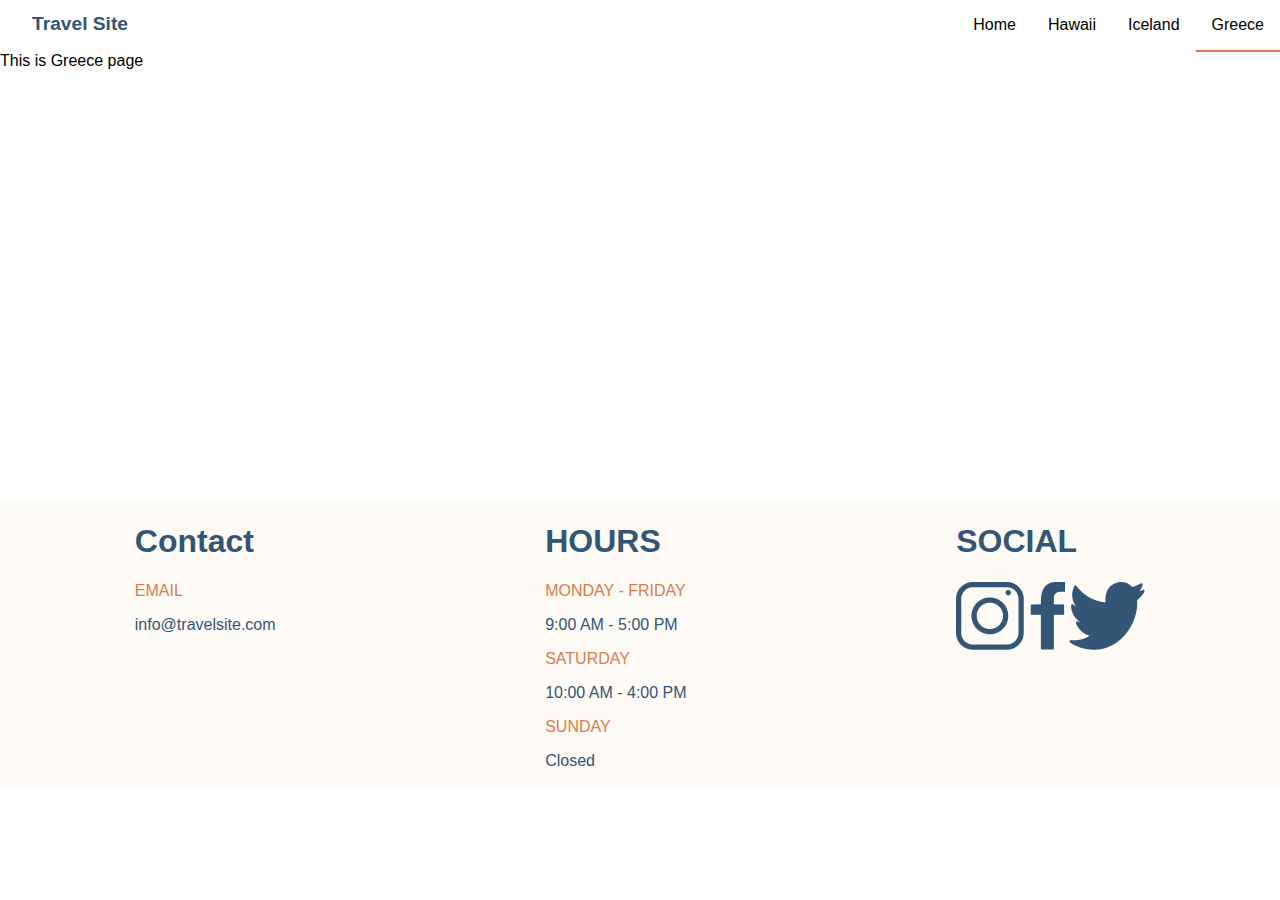
==== pages/greece.html @ b066c2f0 "add destination html pages, active link style and linking them to respective pages" ====
<!DOCTYPE html>
<html lang="en">

<head>
    <meta charset="UTF-8">
    <meta name="viewport" content="width=device-width, initial-scale=1.0">
    <title>Travel site</title>
    <link rel="stylesheet" href="../css/global.css">
</head>

<body>
    <header class="travel-header">
        <a class="travel-header__title" href="../index.html">Travel Site</a>
        <nav class="primary-nav">
            <ul class="primary-nav__list">
                <li class="primary-nav__item">
                    <a class="primary-nav__link" href="../index.html">Home</a>
                </li>
                <li class="primary-nav__item">
                    <a class="primary-nav__link" href="hawaii.html">Hawaii</a>
                </li>
                <li class="primary-nav__item">
                    <a class="primary-nav__link" href="iceland.html">Iceland</a>
                </li>
                <li class="primary-nav__item">
                    <a class="primary-nav__link primary-nav__link--greece-active" href="greece.html">Greece</a>
                </li>
            </ul>
        </nav>
    </header>
    <main>
        <section>
            This is Greece page
        </section>
    </main>
    <footer class="travel-footer">
        <section class="contact-section">
            <h1 class="contact-section__title">Contact</h1>
            <article class="email-details">
                <p class="email-details__title">
                    EMAIL
                </p>
                <p class="email-details__website">
                    info@travelsite.com
                </p>
            </article>
        </section>
        <section class="hours-section">
            <h1 class="hours-section__title">HOURS</h1>
            <article class="days-info">
                <p class="days-info__weekday">
                    MONDAY - FRIDAY
                </p>
                <p class="days-info_time">
                    9:00 AM - 5:00 PM
                </p>
            </article>
            <article class="weekend-sat">
                <p class="weekend-sat__info">
                    SATURDAY
                </p>
                <p class="weekend-sat__time">
                    10:00 AM - 4:00 PM
                </p>
            </article>
            <article class="weekend-sun">
                <p class="weekend-sun__info">
                    SUNDAY
                </p>
                <p class="weekend-sun__time">
                    Closed
                </p>
            </article>
        </section>
        <section class="social-section">
            <h1 class="social-section__title">SOCIAL</h1>
            <article class="social-media-icons">
                <img src="../assets/Icons/icon-instagram.png" alt="instagram-logo" />
                <img src="../assets/Icons/icon-facebook.png" alt="facebook-logo" />
                <img src="../assets/Icons/icon-twitter.png" alt="twitter-logo" />
            </article>
        </section>
    </footer>
</body>

</html>
---- css/global.css ----
body {
  font-family: Verdana, Geneva, Tahoma, sans-serif;
  margin: 0;
}
.travel-header {
  display: flex;
  background-color: #FFF;
  justify-content: space-between;
  align-items: baseline;
}
.travel-header__title {
  color: #335576;
  text-decoration: none;
  font-weight: bold;
  font-size: 1.20rem;
  padding: 0rem 2rem;
}

.primary-nav {
}

.primary-nav__list {
  display: flex;
  margin: 0;
  padding: 0;
}

.primary-nav__item {
  justify-content: space-around;
  align-items: space-around;
  list-style: none;
}

.primary-nav__link {
  text-decoration: none;
  padding: 1rem;
  color: black;
  display: inline-block;
}

.primary-nav__link--home-active{
border-bottom: 2px solid #DB7A4E;
}

.primary-nav__link--hawaii-active{
border-bottom: 2px solid #DB7A4E;
}

.primary-nav__link--iceland-active{
    border-bottom: 2px solid #DB7A4E;
}

.primary-nav__link--greece-active{
    border-bottom: 2px solid #DB7A4E;
}

main section{
    height: 50vh;
}

.travel-footer{
    display: flex;
    background: #FEFAF5;
    justify-content: space-around;
}

.contact-section{}
.contact-section__title{
    color: #335576;
}
.email-details{}
.email-details__title{
    color: #DB7A4E;
}
.email-details__website{
    color: #335576;
}

.hours-section{}
.hours-section__title{
    color: #335576;
}
.days-info{}
.days-info__weekday{
    color: #DB7A4E;
}
.days-info_time{
    color: #335576;
}
.weekend-sat{}

.weekend-sat__info{
    color: #DB7A4E;
}
.weekend-sat__time{
    color: #335576;
}
.weekend-sun{}
.weekend-sun__info{
    color: #DB7A4E;
}
.weekend-sun__time{
    color: #335576;
}

.social-section{
    
}
.social-section__title{
    color: #335576;
}
.social-media-icons{}
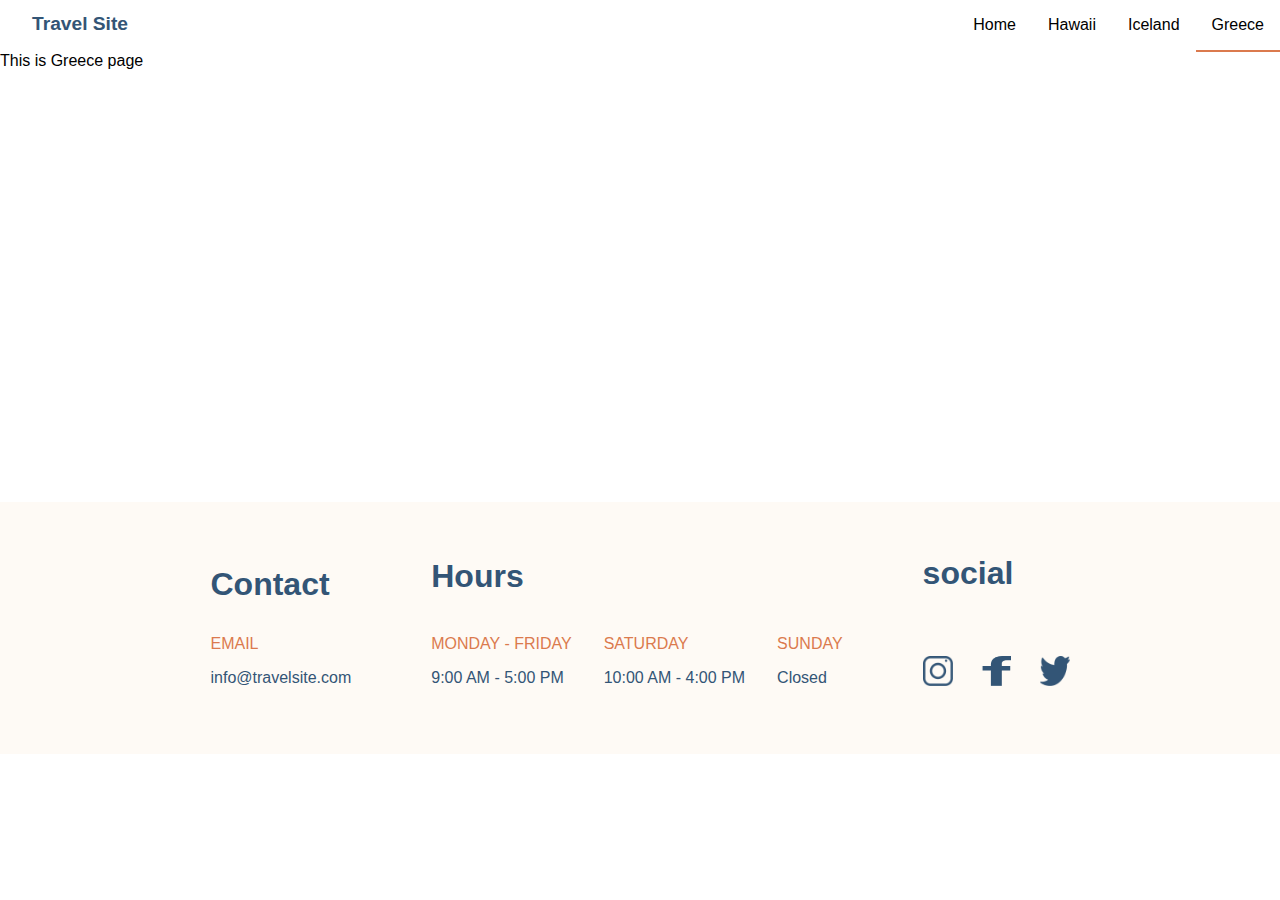
==== commit fef86e6d: "add destination page content and style, some updates to home page" ====
--- a/pages/greece.html
+++ b/pages/greece.html
@@ -46,34 +46,36 @@
             </article>
         </section>
         <section class="hours-section">
-            <h1 class="hours-section__title">HOURS</h1>
-            <article class="days-info">
-                <p class="days-info__weekday">
-                    MONDAY - FRIDAY
-                </p>
-                <p class="days-info_time">
-                    9:00 AM - 5:00 PM
-                </p>
-            </article>
-            <article class="weekend-sat">
-                <p class="weekend-sat__info">
-                    SATURDAY
-                </p>
-                <p class="weekend-sat__time">
-                    10:00 AM - 4:00 PM
-                </p>
-            </article>
-            <article class="weekend-sun">
-                <p class="weekend-sun__info">
-                    SUNDAY
-                </p>
-                <p class="weekend-sun__time">
-                    Closed
-                </p>
-            </article>
+            <h1 class="hours-section__title">Hours</h1>
+            <div class="hours-section__flex-container">
+                <article class="hours-section__days-info">
+                    <p class="hours-section__day">
+                        MONDAY - FRIDAY
+                    </p>
+                    <p class="hours-section__time">
+                        9:00 AM - 5:00 PM
+                    </p>
+                </article>
+                <article class="hours-section__days-info hours-section__days-info--weekend">
+                    <p class="hours-section__day">
+                        SATURDAY
+                    </p>
+                    <p class="hours-section__time">
+                        10:00 AM - 4:00 PM
+                    </p>
+                </article>
+                <article class="hours-section__days-info">
+                    <p class="hours-section__day">
+                        SUNDAY
+                    </p>
+                    <p class="hours-section__time">
+                        Closed
+                    </p>
+                </article>
+            </div>
         </section>
         <section class="social-section">
-            <h1 class="social-section__title">SOCIAL</h1>
+            <h1 class="social-section__title">social</h1>
             <article class="social-media-icons">
                 <img src="../assets/Icons/icon-instagram.png" alt="instagram-logo" />
                 <img src="../assets/Icons/icon-facebook.png" alt="facebook-logo" />
--- a/css/global.css
+++ b/css/global.css
@@ -1,10 +1,14 @@
+* {
+  box-sizing: border-box;
+}
+
 body {
   font-family: Verdana, Geneva, Tahoma, sans-serif;
   margin: 0;
 }
 .travel-header {
   display: flex;
-  background-color: #FFF;
+  background-color: #fff;
   justify-content: space-between;
   align-items: baseline;
 }
@@ -12,7 +16,7 @@
   color: #335576;
   text-decoration: none;
   font-weight: bold;
-  font-size: 1.20rem;
+  font-size: 1.2rem;
   padding: 0rem 2rem;
 }
 
@@ -38,75 +42,86 @@
   display: inline-block;
 }
 
-.primary-nav__link--home-active{
-border-bottom: 2px solid #DB7A4E;
+.primary-nav__link--home-active {
+  border-bottom: 2px solid #db7a4e;
 }
 
-.primary-nav__link--hawaii-active{
-border-bottom: 2px solid #DB7A4E;
+.primary-nav__link--hawaii-active {
+  border-bottom: 2px solid #db7a4e;
 }
 
-.primary-nav__link--iceland-active{
-    border-bottom: 2px solid #DB7A4E;
+.primary-nav__link--iceland-active {
+  border-bottom: 2px solid #db7a4e;
 }
 
-.primary-nav__link--greece-active{
-    border-bottom: 2px solid #DB7A4E;
+.primary-nav__link--greece-active {
+  border-bottom: 2px solid #db7a4e;
 }
 
-main section{
-    height: 50vh;
+main section {
+  height: 50vh;
 }
 
-.travel-footer{
-    display: flex;
-    background: #FEFAF5;
-    justify-content: space-around;
+.travel-footer {
+  display: flex;
+  background: #fefaf5;
+  justify-content: center;
 }
 
-.contact-section{}
-.contact-section__title{
-    color: #335576;
+.contact-section {
+  margin: 2rem;
 }
-.email-details{}
-.email-details__title{
-    color: #DB7A4E;
+.contact-section__title {
+  margin: 2rem 0;
+  color: #335576;
 }
-.email-details__website{
-    color: #335576;
+.email-details {
+}
+.email-details__title {
+  color: #db7a4e;
+}
+.email-details__website {
+  color: #335576;
 }
 
-.hours-section{}
-.hours-section__title{
-    color: #335576;
+.hours-section {
+  margin: 2rem 3rem;
 }
-.days-info{}
-.days-info__weekday{
-    color: #DB7A4E;
-}
-.days-info_time{
-    color: #335576;
-}
-.weekend-sat{}
-
-.weekend-sat__info{
-    color: #DB7A4E;
-}
-.weekend-sat__time{
-    color: #335576;
-}
-.weekend-sun{}
-.weekend-sun__info{
-    color: #DB7A4E;
-}
-.weekend-sun__time{
-    color: #335576;
+.hours-section__title {
+  margin: 1.5rem 0;
+  color: #335576;
 }
 
-.social-section{
-    
+.hours-section__flex-container {
+  display: flex;
 }
-.social-section__title{
-    color: #335576;
+.hours-section__days-info {
 }
-.social-media-icons{}
+.hours-section__day {
+  color: #db7a4e;
+}
+.hours-section__time {
+  color: #335576;
+}
+.hours-section__days-info--weekend {
+  margin: 0rem 2rem;
+}
+
+.social-section {
+  margin: 2rem;
+}
+.social-section__title {
+  color: #335576;
+}
+
+.social-media-icons {
+  margin: 4rem 0 2rem 0;
+}
+.social-media-icons img {
+  width: 30px;
+  height: 30px;
+}
+
+.social-media-icons img:nth-child(2) {
+  margin: 0rem 1.5rem;
+}
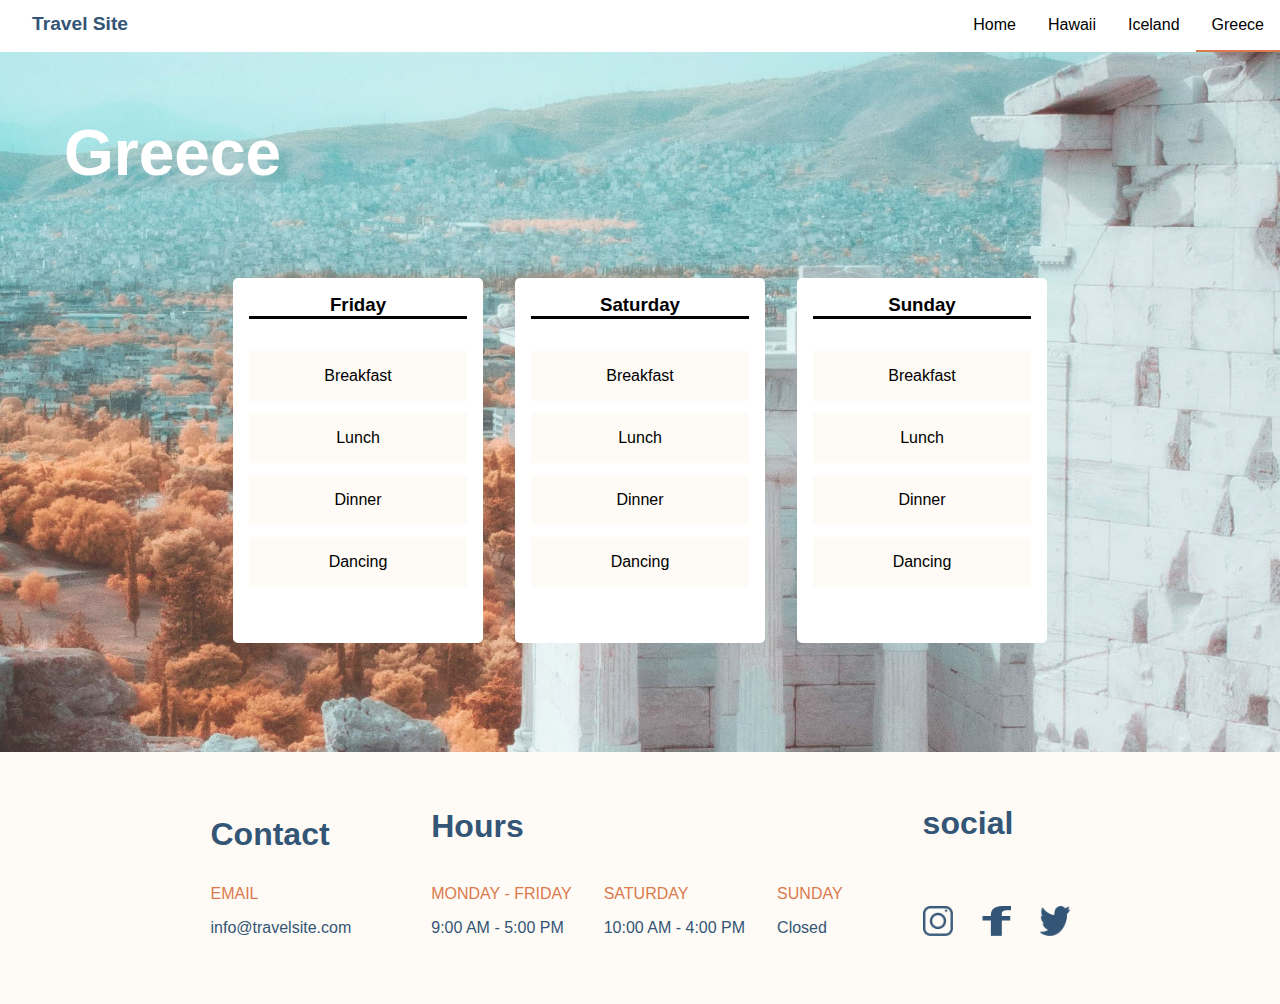
==== commit 1aa3a753: "add destination pages html and style background image, link them to the destination.css" ====
--- a/pages/greece.html
+++ b/pages/greece.html
@@ -6,6 +6,7 @@
     <meta name="viewport" content="width=device-width, initial-scale=1.0">
     <title>Travel site</title>
     <link rel="stylesheet" href="../css/global.css">
+    <link rel="stylesheet" href="../css/destination.css">
 </head>
 
 <body>
@@ -28,11 +29,62 @@
             </ul>
         </nav>
     </header>
-    <main>
-        <section>
-            This is Greece page
-        </section>
-    </main>
+    <section class="destination-section destination-section--greece">
+        <h1 class="destination-section__title">Greece</h1>
+        <div class="destination-section__flex-container">
+            <article class="destination-section__card">
+                <h3 class="destination-section__card-subtitle">Friday</h3>
+                <ul class="destination-section__card-list">
+                    <li class="destination-section__card-item">
+                        Breakfast
+                    </li>
+                    <li class="destination-section__card-item">
+                        Lunch
+                    </li>
+                    <li class="destination-section__card-item">
+                        Dinner
+                    </li>
+                    <li class="destination-section__card-item">
+                        Dancing
+                    </li>
+                </ul>
+            </article>
+            <article class="destination-section__card">
+                <h3 class="destination-section__card-subtitle">Saturday</h3>
+                <ul class="destination-section__card-list">
+                    <li class="destination-section__card-item">
+                        Breakfast
+                    </li>
+                    <li class="destination-section__card-item">
+                        Lunch
+                    </li>
+                    <li class="destination-section__card-item">
+                        Dinner
+                    </li>
+                    <li class="destination-section__card-item">
+                        Dancing
+                    </li>
+                </ul>
+            </article>
+            <article class="destination-section__card">
+                <h3 class="destination-section__card-subtitle">Sunday</h3>
+                <ul class="destination-section__card-list">
+                    <li class="destination-section__card-item">
+                        Breakfast
+                    </li>
+                    <li class="destination-section__card-item">
+                        Lunch
+                    </li>
+                    <li class="destination-section__card-item">
+                        Dinner
+                    </li>
+                    <li class="destination-section__card-item">
+                        Dancing
+                    </li>
+                </ul>
+            </article>
+        </div>
+    </section>
     <footer class="travel-footer">
         <section class="contact-section">
             <h1 class="contact-section__title">Contact</h1>
--- a/css/destination.css
+++ b/css/destination.css
@@ -0,0 +1,52 @@
+.destination-section {
+  background-size: cover;
+  background-position: center;
+  height: 700px;
+}
+.destination-section--hawaii {
+  background-image: url("../assets/Images/hawaii.jpg");
+}
+.destination-section--iceland {
+  background-image: url("../assets/Images/iceland.jpg");
+}
+.destination-section--greece {
+  background-image: url("../assets/Images/greece.jpg");
+}
+.destination-section__title {
+  margin: 0;
+  font-size: 4rem;
+  color: white;
+  padding: 4rem;
+}
+
+.destination-section__flex-container {
+  display: flex;
+  justify-content: center;
+  padding-top: 1.5rem;
+}
+
+.destination-section__card {
+  width: 250px;
+  background: white;
+  height: 365px;
+  margin: 0 1rem;
+  border-radius: 5px;
+}
+.destination-section__card-subtitle {
+  text-align: center;
+  border-bottom: 3px solid black;
+  margin: 1rem;
+}
+.destination-section__card-list {
+  margin: 2rem 1rem;
+  text-align: center;
+  padding: 0;
+  display: flex;
+  flex-flow: column;
+  list-style: none;
+}
+.destination-section__card-item {
+  background: #fefaf5;
+  padding: 1rem 1.5rem;
+  margin-bottom: 12px;
+}
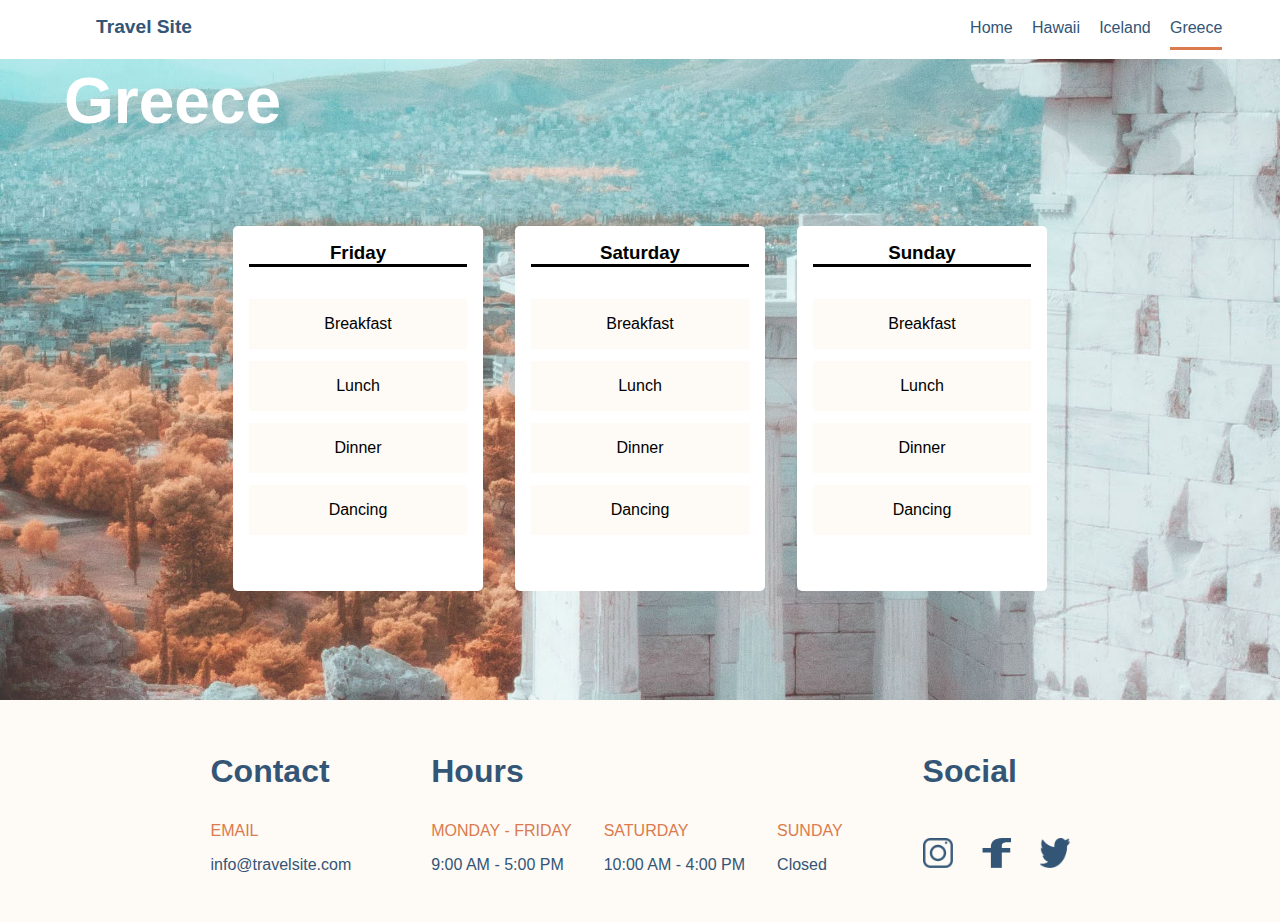
==== commit 1d8ea4eb: "update nav bar position to fixed, and update to common and destination styles" ====
--- a/pages/greece.html
+++ b/pages/greece.html
@@ -127,7 +127,7 @@
             </div>
         </section>
         <section class="social-section">
-            <h1 class="social-section__title">social</h1>
+            <h1 class="social-section__title">Social</h1>
             <article class="social-media-icons">
                 <img src="../assets/Icons/icon-instagram.png" alt="instagram-logo" />
                 <img src="../assets/Icons/icon-facebook.png" alt="facebook-logo" />
--- a/css/global.css
+++ b/css/global.css
@@ -1,7 +1,6 @@
 * {
   box-sizing: border-box;
 }
-
 body {
   font-family: Verdana, Geneva, Tahoma, sans-serif;
   margin: 0;
@@ -11,6 +10,10 @@
   background-color: #fff;
   justify-content: space-between;
   align-items: baseline;
+  padding: 0.6rem 1rem 0.6rem 4rem;
+  position: fixed;
+  top: 0;
+  width: 100%;
 }
 .travel-header__title {
   color: #335576;
@@ -19,60 +22,38 @@
   font-size: 1.2rem;
   padding: 0rem 2rem;
 }
-
 .primary-nav {
+  margin-right: 2rem;
 }
-
 .primary-nav__list {
   display: flex;
   margin: 0;
   padding: 0;
 }
-
 .primary-nav__item {
-  justify-content: space-around;
-  align-items: space-around;
   list-style: none;
+  padding: 0.6rem;
+  padding-bottom: 0;
 }
-
 .primary-nav__link {
+  display: inline-block;
   text-decoration: none;
-  padding: 1rem;
-  color: black;
-  display: inline-block;
+  padding-bottom: 0.6rem;
+  color: #335576;
 }
-
 .primary-nav__link--home-active {
-  border-bottom: 2px solid #db7a4e;
+  border-bottom: 3px solid #db7a4e;
 }
-
-.primary-nav__link--hawaii-active {
-  border-bottom: 2px solid #db7a4e;
-}
-
-.primary-nav__link--iceland-active {
-  border-bottom: 2px solid #db7a4e;
-}
-
-.primary-nav__link--greece-active {
-  border-bottom: 2px solid #db7a4e;
-}
-
-main section {
-  height: 50vh;
-}
-
 .travel-footer {
   display: flex;
   background: #fefaf5;
   justify-content: center;
 }
-
 .contact-section {
   margin: 2rem;
 }
 .contact-section__title {
-  margin: 2rem 0;
+  margin-bottom: 2rem;
   color: #335576;
 }
 .email-details {
@@ -83,21 +64,20 @@
 .email-details__website {
   color: #335576;
 }
-
 .hours-section {
   margin: 2rem 3rem;
 }
 .hours-section__title {
-  margin: 1.5rem 0;
+  margin-bottom: 2rem;
   color: #335576;
 }
-
 .hours-section__flex-container {
   display: flex;
 }
 .hours-section__days-info {
 }
 .hours-section__day {
+  margin-top: 0;
   color: #db7a4e;
 }
 .hours-section__time {
@@ -106,22 +86,20 @@
 .hours-section__days-info--weekend {
   margin: 0rem 2rem;
 }
-
 .social-section {
   margin: 2rem;
 }
 .social-section__title {
+  margin-bottom: 2rem;
   color: #335576;
 }
-
 .social-media-icons {
-  margin: 4rem 0 2rem 0;
+  padding: 1rem 0;
 }
 .social-media-icons img {
   width: 30px;
   height: 30px;
 }
-
 .social-media-icons img:nth-child(2) {
   margin: 0rem 1.5rem;
 }
--- a/css/destination.css
+++ b/css/destination.css
@@ -18,13 +18,11 @@
   color: white;
   padding: 4rem;
 }
-
 .destination-section__flex-container {
   display: flex;
   justify-content: center;
   padding-top: 1.5rem;
 }
-
 .destination-section__card {
   width: 250px;
   background: white;
@@ -50,3 +48,12 @@
   padding: 1rem 1.5rem;
   margin-bottom: 12px;
 }
+.primary-nav__link--hawaii-active {
+  border-bottom: 3px solid #db7a4e;
+}
+.primary-nav__link--iceland-active {
+  border-bottom: 3px solid #db7a4e;
+}
+.primary-nav__link--greece-active {
+  border-bottom: 3px solid #db7a4e;
+}